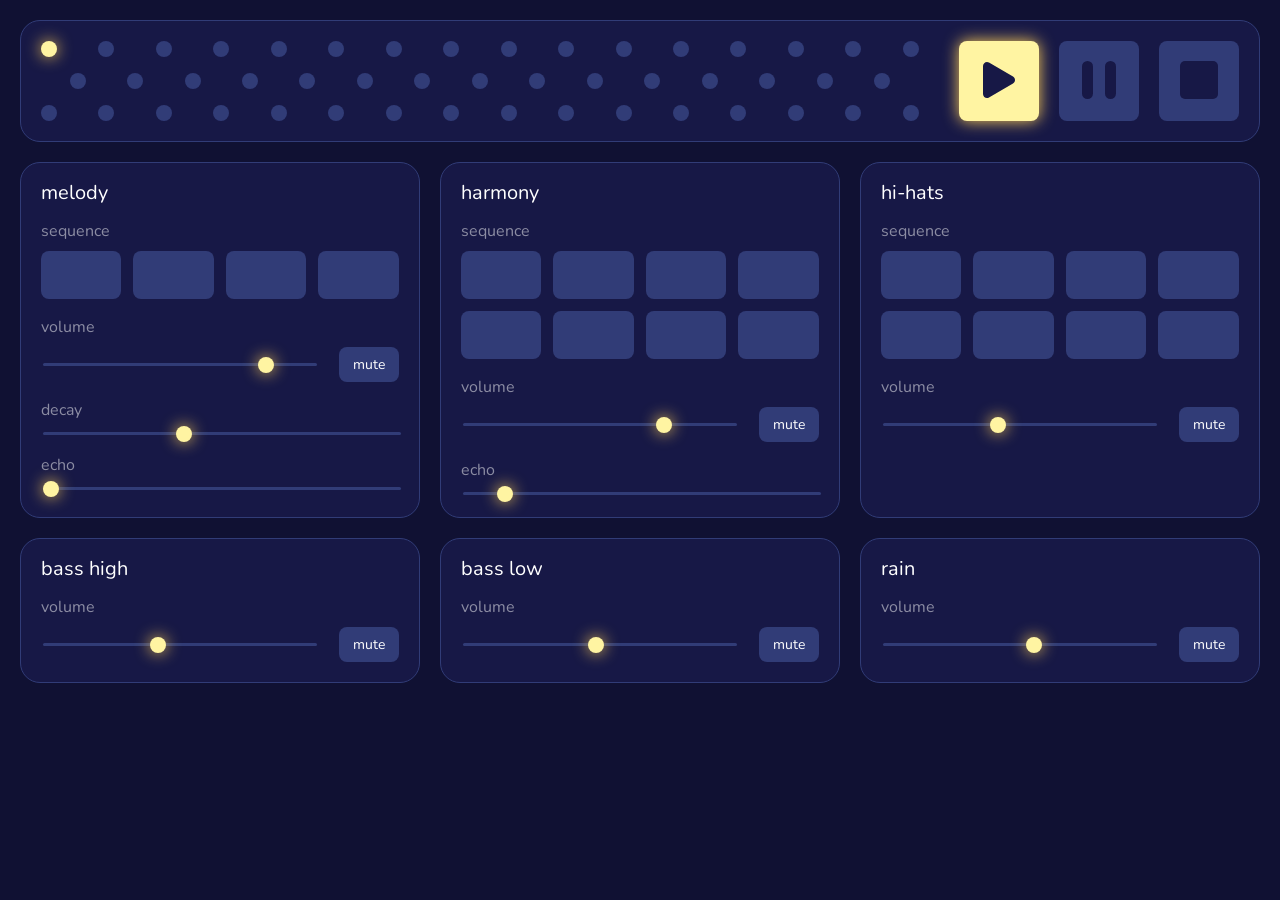
==== docs/index.html @ 25c7626b "initial commit" ====
<!DOCTYPE html>
<html lang="en">
  <head>
    <meta charset="UTF-8" />
    <meta name="viewport" content="width=device-width, initial-scale=1.0" />
    <title>Starlight Synth</title>
    <link rel="preconnect" href="https://fonts.googleapis.com">
    <link rel="preconnect" href="https://fonts.gstatic.com" crossorigin>
    <link href="https://fonts.googleapis.com/css2?family=Nunito:ital,wght@0,200..1000;1,200..1000&display=swap" rel="stylesheet">
    <link rel="icon" type="image/png" href="./favicon-zx40a4en.png" />
    
    
  <link rel="stylesheet" crossorigin href="./chunk-53h7qag0.css"><script type="module" crossorigin src="./chunk-1d3kf32t.js"></script></head>

  <body>
    <div class="synth__container">
      <div class="container header__container">
        <div class="lamps__container">
          <div class="lamps__line">
            <div class="lamp lamp--active"></div>
            <div class="lamp"></div>
            <div class="lamp"></div>
            <div class="lamp"></div>
            <div class="lamp"></div>
            <div class="lamp"></div>
            <div class="lamp"></div>
            <div class="lamp"></div>
            <div class="lamp"></div>
            <div class="lamp"></div>
            <div class="lamp"></div>
            <div class="lamp lamp--mobile"></div>
            <div class="lamp lamp--mobile"></div>
            <div class="lamp lamp--mobile"></div>
            <div class="lamp lamp--mobile"></div>
            <div class="lamp lamp--mobile"></div>
          </div>
          <div class="lamps__line">
            <div class="lamp"></div>
            <div class="lamp"></div>
            <div class="lamp"></div>
            <div class="lamp"></div>
            <div class="lamp"></div>
            <div class="lamp"></div>
            <div class="lamp"></div>
            <div class="lamp"></div>
            <div class="lamp"></div>
            <div class="lamp"></div>
            <div class="lamp lamp--mobile"></div>
            <div class="lamp lamp--mobile"></div>
            <div class="lamp lamp--mobile"></div>
            <div class="lamp lamp--mobile"></div>
            <div class="lamp lamp--mobile"></div>
          </div>
          <div class="lamps__line">
            <div class="lamp"></div>
            <div class="lamp"></div>
            <div class="lamp"></div>
            <div class="lamp"></div>
            <div class="lamp"></div>
            <div class="lamp"></div>
            <div class="lamp"></div>
            <div class="lamp"></div>
            <div class="lamp"></div>
            <div class="lamp"></div>
            <div class="lamp"></div>
            <div class="lamp lamp--mobile"></div>
            <div class="lamp lamp--mobile"></div>
            <div class="lamp lamp--mobile"></div>
            <div class="lamp lamp--mobile"></div>
            <div class="lamp lamp--mobile"></div>
          </div>
        </div>
        <div class="transport-buttons__container">
          <button class="transport-button" id="play">
            <svg class="transport-button__icon__wrapper" width="32" height="36" viewBox="0 0 32 36" fill="none" xmlns="http://www.w3.org/2000/svg">
            <path class="transport-button__icon" d="M30 14.5092C32.6667 16.0607 32.6667 19.9393 30 21.4908L6 35.454C3.33333 37.0054 -1.34596e-07 35.0661 0 31.9632L1.21137e-06 4.03683C1.34596e-06 0.933907 3.33333 -1.00542 6 0.546041L30 14.5092Z" fill="black"/>
            </svg>
          </button>
          <button class="transport-button" id="pause">
            <svg class="transport-button__icon__wrapper" width="34" height="38" viewBox="0 0 34 38" fill="none" xmlns="http://www.w3.org/2000/svg">
            <rect class="transport-button__icon"  width="11" height="38" rx="5.5" fill="black"/>
            <rect class="transport-button__icon"  x="23" width="11" height="38" rx="5.5" fill="black"/>
            </svg>
          </button>
          <button class="transport-button" id="stop">
            <svg class="transport-button__icon__wrapper" width="38" height="38" viewBox="0 0 38 38" fill="none" xmlns="http://www.w3.org/2000/svg">
            <rect class="transport-button__icon" width="38" height="38" rx="5" fill="black"/>
            </svg>
          </button>
        </div>
      </div>

      <div class="part-settings__wrapper">
        <div class="container settings__container">
          <h2>melody</h2>

          <div class="setting__wrapper">
            <h3>sequence</h3>
            <div class="sequence__wrapper">
              <button class="sequence__button" id="melody__sequence-1"></button>
              <button class="sequence__button" id="melody__sequence-2"></button>
              <button class="sequence__button" id="melody__sequence-3"></button>
              <button class="sequence__button" id="melody__sequence-4"></button>
            </div>
          </div>

          <div class="setting__wrapper">
            <h3>volume</h3>
            <div class="volume__wrapper">
              <input class="slider" id="melody-volume" type="range" min="-60" max="12" step="1" value="0">
              <button class="mute__button" id="melody-mute">mute</button>
            </div>
          </div>

          <div class="setting__wrapper">
            <h3>decay</h3>
              <input class="slider slider__effects" id="melody-decay" type="range" min="0.1" max="5" step="0.1" value="2">
          </div>

          <div class="setting__wrapper">
            <h3>echo</h3>
              <input class="slider slider__effects" id="melody-echo" type="range" min="0" max="1" step="0.01" value="0">
          </div>
        </div>

        <div class="container settings__container">
          <h2>harmony</h2>

          <div class="setting__wrapper">
            <h3>sequence</h3>
            <div class="sequence__wrapper">
              <button class="sequence__button" id="harmony__sequence-1"></button>
              <button class="sequence__button" id="harmony__sequence-2"></button>
              <button class="sequence__button" id="harmony__sequence-3"></button>
              <button class="sequence__button" id="harmony__sequence-4"></button>
              <button class="sequence__button" id="harmony__sequence-5"></button>
              <button class="sequence__button" id="harmony__sequence-6"></button>
              <button class="sequence__button" id="harmony__sequence-7"></button>
              <button class="sequence__button" id="harmony__sequence-8"></button>
            </div>
          </div>

          <div class="setting__wrapper">
            <h3>volume</h3>
            <div class="volume__wrapper">
              <input class="slider" id="harmony-volume" type="range" min="-60" max="12" step="1" value="-6">
              <button class="mute__button" id="harmony-mute">mute</button>
            </div>
          </div>

          <div class="setting__wrapper">
            <h3>echo</h3>
              <input class="slider slider__effects" id="harmony-echo" type="range" min="0" max="1" step="0.01" value="0.1">
          </div>
        </div>

        <div class="container settings__container">
          <h2>hi-hats</h2>

          <div class="setting__wrapper">
            <h3>sequence</h3>
            <div class="sequence__wrapper">
              <button class="sequence__button" id="hi-hats__sequence-1"></button>
              <button class="sequence__button" id="hi-hats__sequence-2"></button>
              <button class="sequence__button" id="hi-hats__sequence-3"></button>
              <button class="sequence__button" id="hi-hats__sequence-4"></button>
              <button class="sequence__button" id="hi-hats__sequence-5"></button>
              <button class="sequence__button" id="hi-hats__sequence-6"></button>
              <button class="sequence__button" id="hi-hats__sequence-7"></button>
              <button class="sequence__button" id="hi-hats__sequence-8"></button>
            </div>
          </div>

          <div class="setting__wrapper">
            <h3>volume</h3>
            <div class="volume__wrapper">
              <input class="slider" id="hi-hats-volume" type="range" min="-60" max="12" step="1" value="-30">
              <button class="mute__button" id="hi-hats-mute">mute</button>
            </div>
          </div>
        </div>

        <div class="container settings__container">
          <h2>bass high</h2>

          <div class="setting__wrapper">
            <h3>volume</h3>
            <div class="volume__wrapper">
              <input class="slider" id="bass-high-volume" type="range" min="-60" max="12" step="1" value="-30">
              <button class="mute__button" id="bass-high-mute">mute</button>
            </div>
          </div>
        </div>

        <div class="container settings__container">
          <h2>bass low</h2>

          <div class="setting__wrapper">
            <h3>volume</h3>
            <div class="volume__wrapper">
              <input class="slider" id="bass-low-volume" type="range" min="-60" max="12" step="1" value="-25">
              <button class="mute__button" id="bass-low-mute">mute</button>
            </div>
          </div>
        </div>

        <div class="container settings__container">
          <h2>rain</h2>

          <div class="setting__wrapper">
            <h3>volume</h3>
            <div class="volume__wrapper">
              <input class="slider" id="rain-volume" type="range" min="-60" max="12" step="1" value="-20">
              <button class="mute__button" id="rain-mute">mute</button>
            </div>
          </div>
        </div>
      </div>
    </div>
  </body>
</html>
---- docs/chunk-53h7qag0.css ----
html,body,div,span,applet,object,iframe,h1,h2,h3,h4,h5,h6,p,blockquote,pre,a,abbr,acronym,address,big,cite,code,del,dfn,em,img,ins,kbd,q,s,samp,small,strike,strong,sub,sup,tt,var,b,u,i,center,dl,dt,dd,ol,ul,li,fieldset,form,label,legend,table,caption,tbody,tfoot,thead,tr,th,td,article,aside,canvas,details,embed,figure,figcaption,footer,header,hgroup,menu,nav,output,ruby,section,summary,time,mark,audio,video{vertical-align:baseline;font-size:100%;font-weight:inherit;border:0;margin:0;padding:0}article,aside,details,figcaption,figure,footer,header,hgroup,menu,nav,section{display:block}body{line-height:1}ol,ul{list-style:none}blockquote,q{quotes:none}blockquote:before,blockquote:after,q:before,q:after{content:"";content:none}table{border-collapse:collapse;border-spacing:0}:root{--c-dark-blue:#101133;--c-main-blue:#171846;--c-light-blue:#313c77;--c-yellow:#fff4a2;--c-white:#fff;--sh-yellow:0px 0px 16px #ffcf55}*{box-sizing:border-box}body{background-color:var(--c-dark-blue);color:var(--c-white);font-family:Nunito;font-weight:400}.synth__container{display:flex;flex-wrap:wrap;gap:20px;padding:20px}.container{background-color:var(--c-main-blue);border:1px solid var(--c-light-blue);border-radius:20px;padding:20px}.header__container{display:flex;gap:40px;width:100%}.lamps__container{display:flex;flex-direction:column;justify-content:space-between;align-items: center;width:100%}.lamps__line{display:flex;justify-content:space-between;width:100%}.lamps__line:nth-child(2){width:93.5%}.lamp{background-color:var(--c-light-blue);border-radius:50%;width:16px;height:16px}.lamp--active{background-color:var(--c-yellow);box-shadow:var(--sh-yellow)}.transport-buttons__container{display:flex;gap:20px}.transport-button{background-color:var(--c-yellow);box-shadow:var(--sh-yellow);border:0;border-radius:8px;width:80px;height:80px}.transport-button__icon{fill:var(--c-main-blue)}.transport-button--disabled{background-color:var(--c-light-blue);box-shadow:none;pointer-events:none}.part-settings__wrapper{display:flex;flex-wrap:wrap;gap:20px}.settings__container{display:flex;flex-direction:column;gap:20px;width:calc(33.3333% - 13.3333px)}h2{font-size:20px}h3{opacity:.5;font-size:16px}.setting__wrapper{display:flex;flex-direction:column;gap:12px;width:100%}.sequence__wrapper{display:flex;flex-wrap:wrap;gap:12px;width:100%}.sequence__button{background-color:var(--c-light-blue);border:0;border-radius:8px;width:calc(25% - 9px);height:48px}.sequence__button--active{background-color:var(--c-yellow);box-shadow:var(--sh-yellow)}.volume__wrapper{display:flex;align-items: center;gap:20px;width:100%}.mute__button{color:inherit;background-color:var(--c-light-blue);border:0;border-radius:8px;min-width:60px;padding:8px 12px;font-family:inherit;font-size:14px}.mute__button--active{background-color:var(--c-yellow);box-shadow:var(--sh-yellow);color:var(--c-main-blue)}.slider{appearance:none;-webkit-appearance:none;background:var(--c-light-blue);border-radius:2px;width:100%;height:3px}.slider::-webkit-slider-thumb{-webkit-appearance:none;background:var(--c-yellow);box-shadow:var(--sh-yellow);cursor:pointer;border:none;border-radius:50%;width:16px;height:16px}@media screen and (max-width:1000px){.synth__container{gap:12px;padding:12px}.container{border-radius:16px;padding:16px}.header__container{flex-direction:column;align-items: center;gap:20px}.lamps__line:nth-child(2){width:90%}.lamp{width:12px;height:12px}.lamp--mobile{display:none}.transport-buttons__container{gap:12px}.transport-button{width:48px;height:48px}.transport-button__icon__wrapper{max-width:20px;max-height:20px}.part-settings__wrapper{gap:16px}.settings__container{gap:16px;width:100%}h2{font-size:16px}h3{font-size:14px}.setting__wrapper{gap:8px}.sequence__wrapper{gap:4px}.sequence__button{width:calc(25% - 3px);height:32px}.volume__wrapper{gap:12px}.mute__button{padding:4px 8px;font-size:14px}.slider{height:2px}.slider::-webkit-slider-thumb{width:12px;height:12px}}
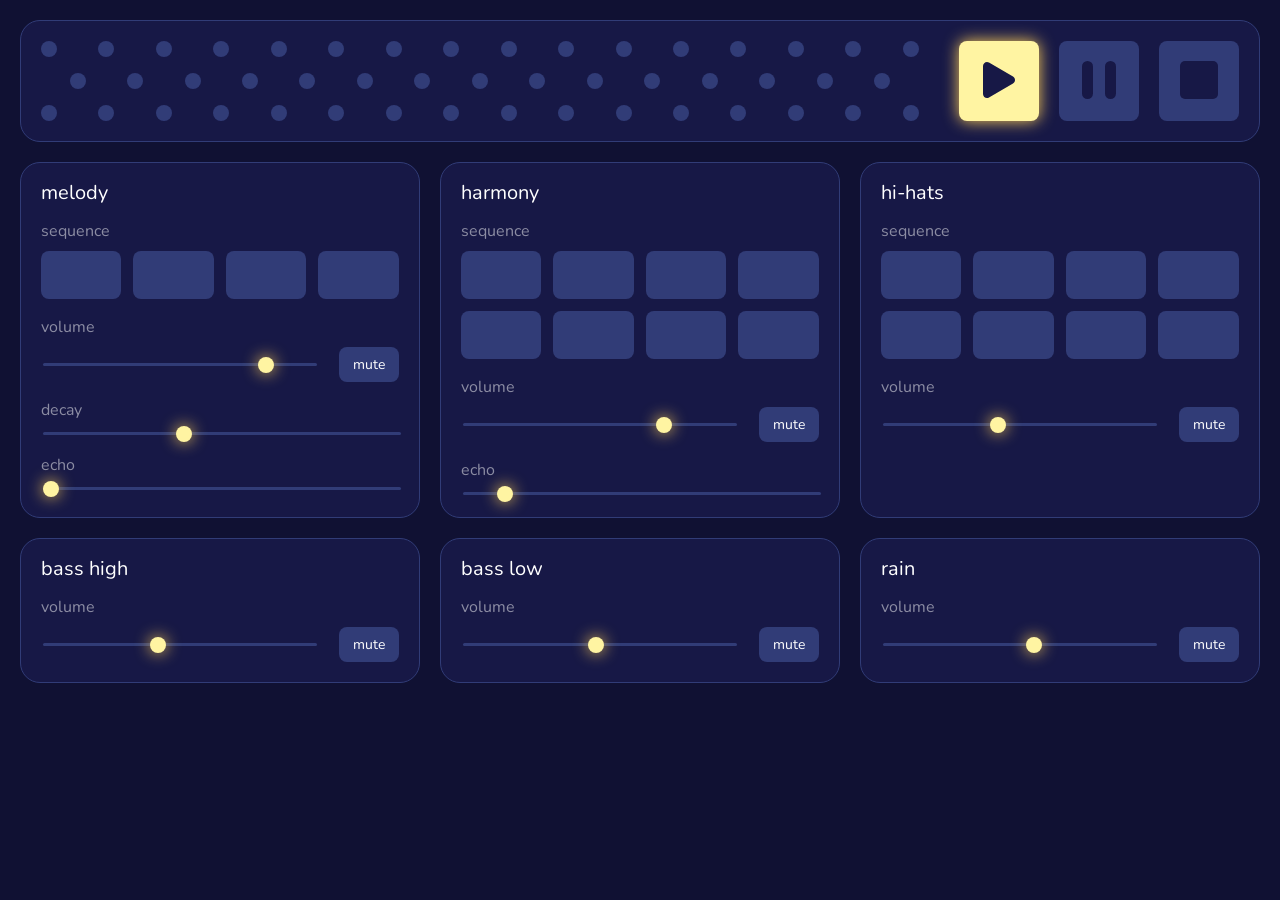
==== commit 243d9a16: "bugs fixed" ====
--- a/docs/index.html
+++ b/docs/index.html
@@ -17,7 +17,7 @@
       <div class="container header__container">
         <div class="lamps__container">
           <div class="lamps__line">
-            <div class="lamp lamp--active"></div>
+            <div class="lamp"></div>
             <div class="lamp"></div>
             <div class="lamp"></div>
             <div class="lamp"></div>
